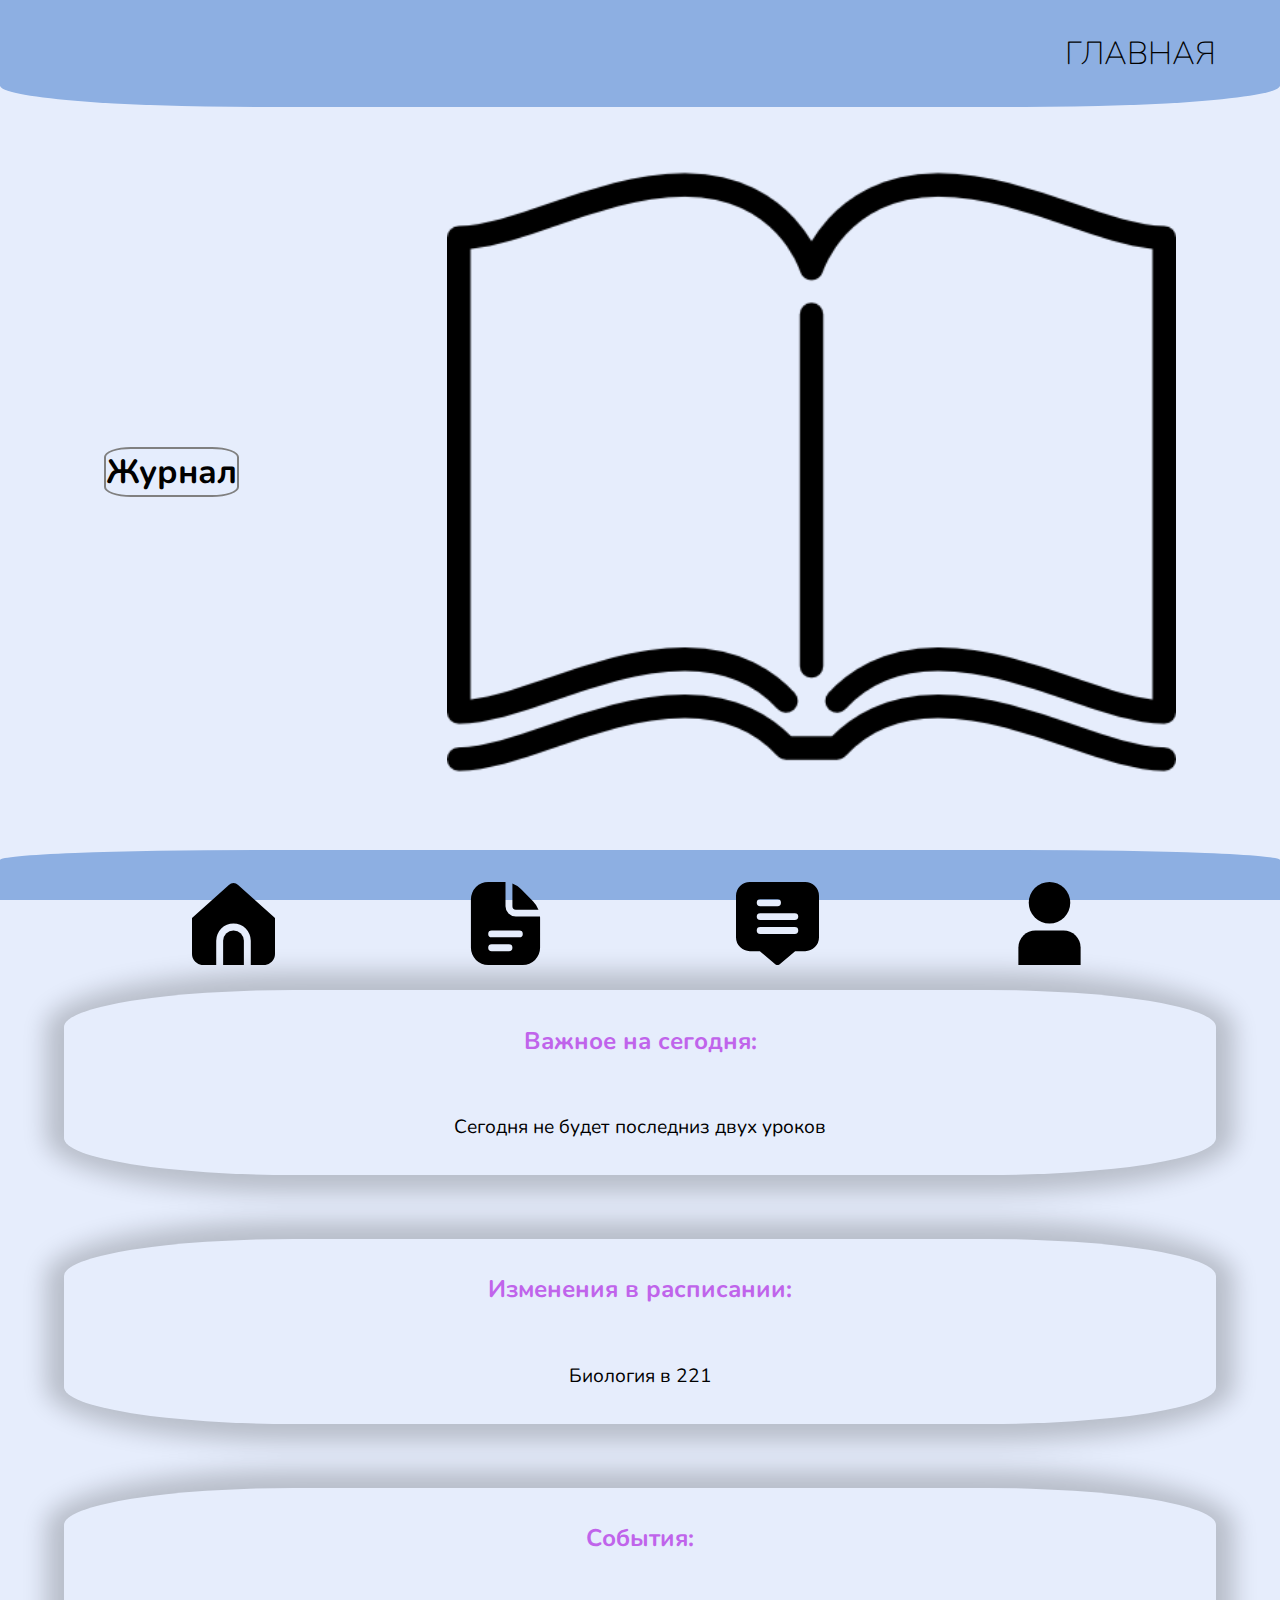
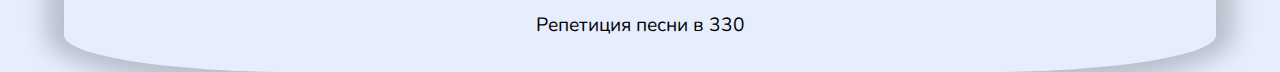
==== index.html @ d24fd827 "Add files via upload" ====
<!DOCTYPE html>
<html lang="ru">
<head>
    <meta charset="UTF-8">
    <meta name="viewport" content="width=device-width, initial-scale=1.0">
    <link rel="stylesheet" href="styles/index.css">
    <title>Document</title>
</head>
<body>
    <header>
        <div class="header-text">
            <h1>ГЛАВНАЯ</h1>
        </div>
    </header>
    <section class="welcom">
        <a href="http://185.30.40.132:8082/" class="welcom-text"><h2>Журнал</h2></a>
        <img class="welcom-img" src="img/free-icon-open-magazine-88179.png" alt="">
    </section>
    <div class="main-padding4"></div>
    <section class="main">
            <h3 id="main-text">Важное на сегодня:</h3>
            <p class="main-div"> Сегодня не будет последниз двух уроков</p>
    </section>
    <div class="main-padding">
        <section class="main2">
            <h3 id="main-text2">Изменения в расписании:</h3>
            <p class="main-div2">Биология в 221</p>
        </section>
    </div>
    <div class="main-padding2">
        <section class="main3">
            <h3 id="main-text3">События:</h3>
            <p class="main-div3">Репетиция песни в 330</p>
        </section>
    </div>
    <div class="main-padding3"></div>
    <footer>
        <div class="footer-img">
            <a href=""><img class="fot_img" src="svgs/home.svg" alt=""></a>
            <a href="one.html"><img class="fot_img" src="svgs/raspisanie.svg" alt=""></a>
            <a href=""><img class="fot_img" src="svgs/chat.svg" alt=""></a>
            <a href="Group.html"><img class="fot_img" src="svgs/user.svg" alt=""></a>
        </div>
    </footer>
</body>
</html>
---- styles/index.css ----
@import url('https://fonts.googleapis.com/css2?family=Nunito:ital,wght@0,200..1000;1,200..1000&display=swap');

img {
    pointer-events: none;
}

* {
    z-index: 0;
    margin: 0;
    padding: 0;
    font-family: 'Nunito';
    text-decoration: none;
    list-style: none;
    -ms-user-select: none;
    -moz-user-select: none;
    -webkit-user-select: none;
    user-select: none;
}

body {
    background-color: #e6edfc;
}

h1 {
    font-weight: 200;
    text-align: right;
    padding-right: 5%;
    padding-top: 2.5%;
    padding-bottom: 2.5%;
}

header {
    z-index: 1;
    background-color: #8DAFE2;
    border-bottom-left-radius: 20%;
    border-bottom-right-radius: 20%;
}

footer {
    position: fixed;
    background-color: #8DAFE2;
    height: 50px;
    position: absolute;
    bottom: 0%;
    border-top-left-radius: 20%;
    border-top-right-radius: 20%;
}

.footer-img {
    display: flex;
    justify-content: space-around;
    align-items: center;
    padding-left: 15%;
    padding-top: 2.5%;
} 
.welcom-img {
    width: 57%;
}
a {
    text-decoration: none;
    color: black;
}
.welcom {
    display: flex;
    justify-content: space-around;
    align-items: center;
}
hr {
    width: 100%;
    height: 25px;
}
.fot_img {
    width: 30.5%;
}
#main-text {
    color: rgb(192, 100, 235);
    padding-top: 3%;
    padding-bottom: 5%;
    font-size: 150%;
    text-align: center;
}
.main-div {
    text-align: center;
    font-size: 120%;
    padding-bottom: 3%;
}
.main {
    border: 0.3em solid none;
    border-radius: 20%;
    width: 90%;
    margin: 0 auto;
    box-shadow: 0px 0px 23px 18px rgba(0,0,0,.2);
}
#main-text2 {
    color: rgb(192, 100, 235);
    padding-top: 3%;
    padding-bottom: 5%;
    font-size: 150%;
    text-align: center;
}
.main-div2 {
    text-align: center;
    font-size: 120%;
    padding-bottom: 3%;
}
.main2 {
    border: 0.3em solid none;
    border-radius: 20%;
    width: 90%;
    margin: 0 auto;
    box-shadow: 0px 0px 23px 18px rgba(0,0,0,.2);
}
.main-padding {
    padding-top: 5%;
}
#main-text3 {
    color: rgb(192, 100, 235);
    padding-top: 3%;
    padding-bottom: 5%;
    font-size: 150%;
    text-align: center;
}
.main-div3 {
    text-align: center;
    font-size: 120%;
    padding-bottom: 3%;
}
.main3 {
    border: 0.3em solid none;
    border-radius: 20%;
    width: 90%;
    margin: 0 auto;
    box-shadow: 0px 0px 23px 18px rgba(0,0,0,.2);
}
.main-padding2 {
    padding-top: 5%;
}
.main-padding4 {
    padding-top: 12%;
}
.welcom-text {
    border: 0.1em solid gray;
    border-radius: 20%;
    font-size: 140%;
    background-color: #e5edfd;
}
.welcom-text:hover {
    background-color: gray;
    color: whitesmoke;
}
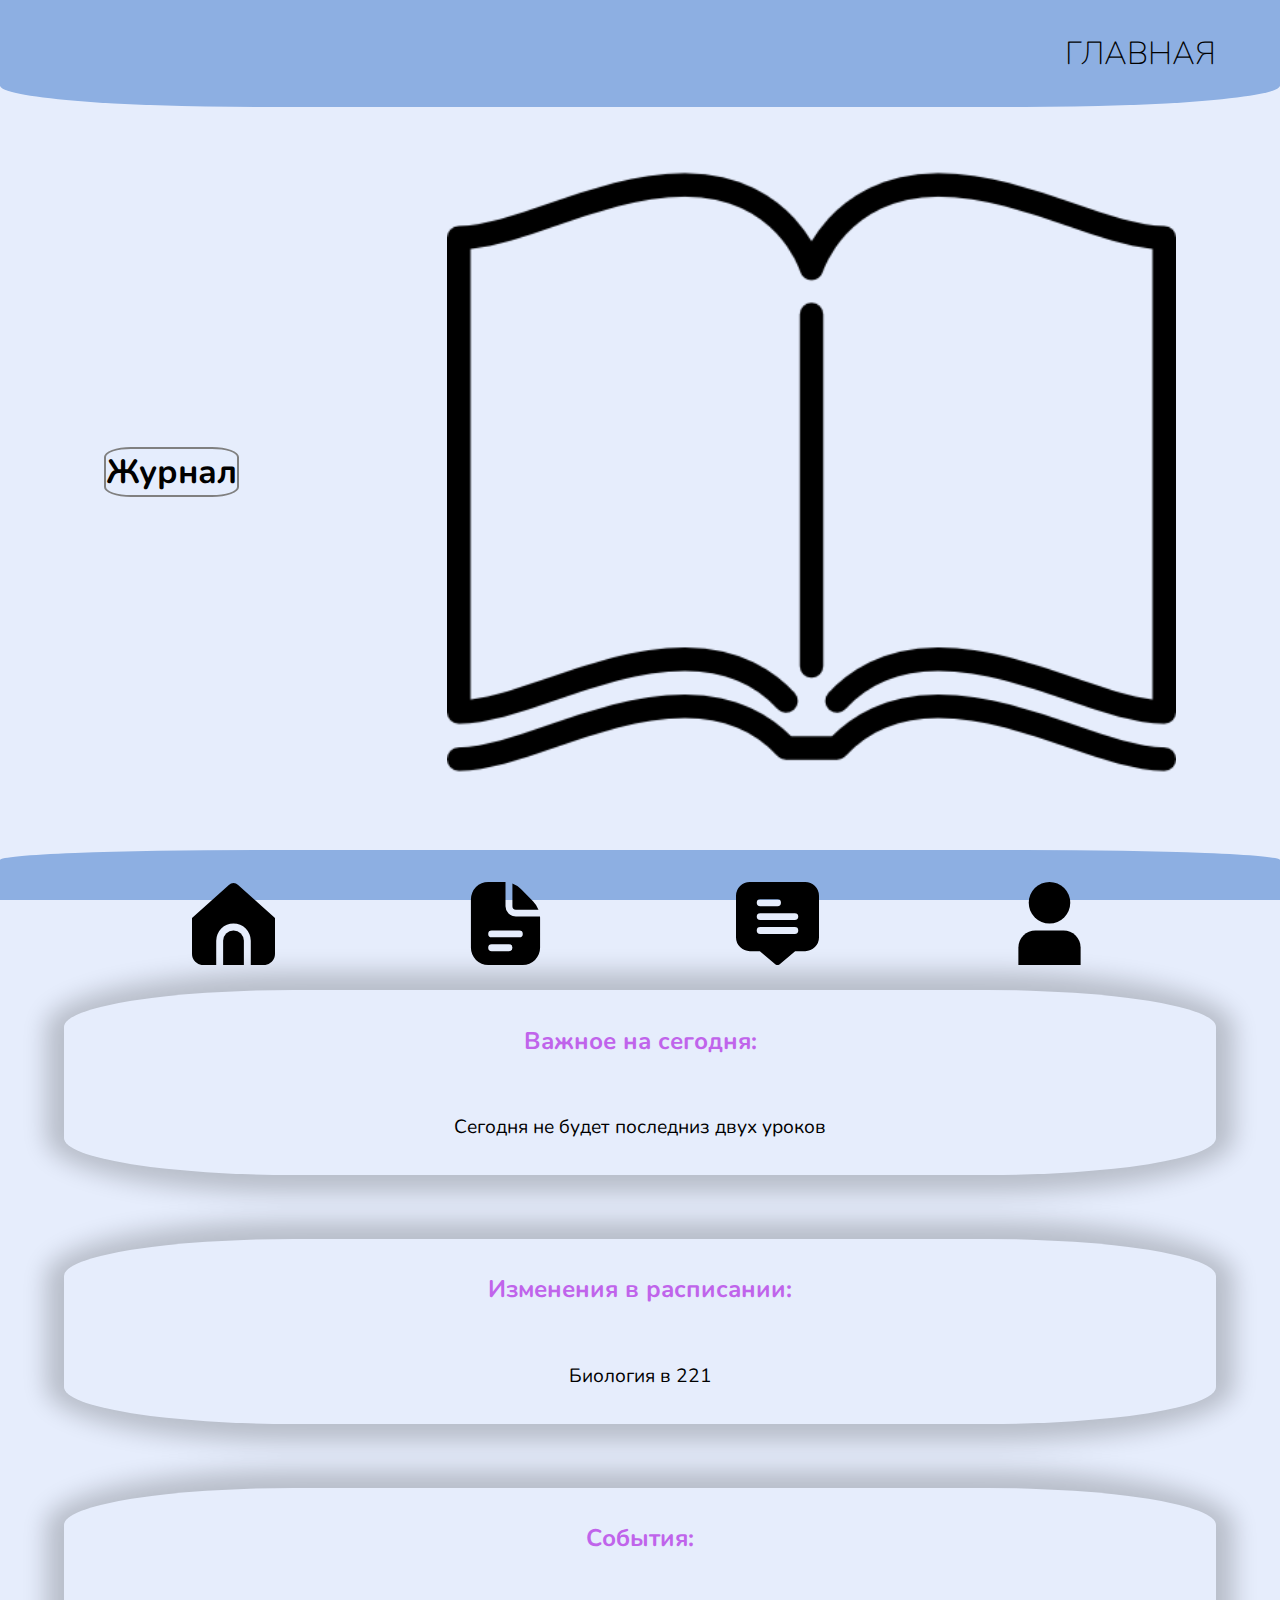
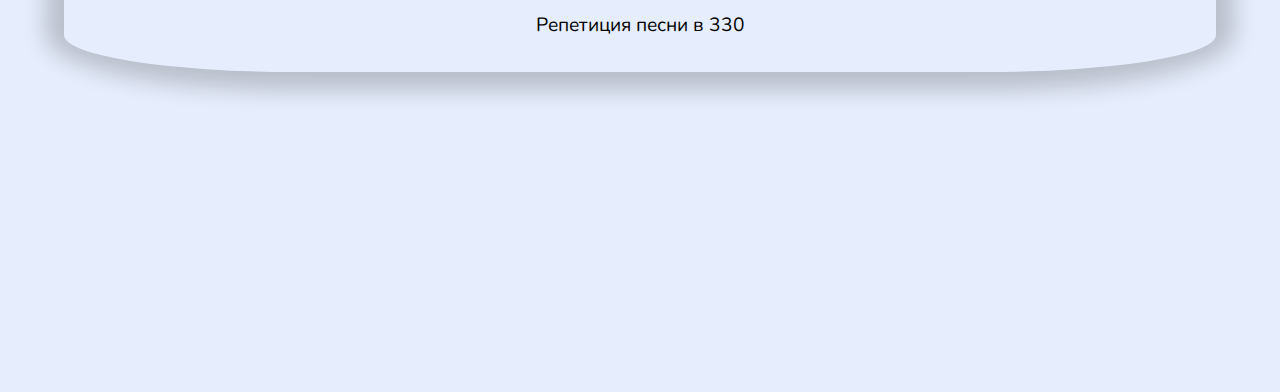
==== commit c36ef291: "Update all .css files" ====
--- a/index.html
+++ b/index.html
@@ -12,28 +12,31 @@
             <h1>ГЛАВНАЯ</h1>
         </div>
     </header>
-    <section class="welcom">
-        <a href="http://185.30.40.132:8082/" class="welcom-text"><h2>Журнал</h2></a>
-        <img class="welcom-img" src="img/free-icon-open-magazine-88179.png" alt="">
-    </section>
-    <div class="main-padding4"></div>
-    <section class="main">
-            <h3 id="main-text">Важное на сегодня:</h3>
-            <p class="main-div"> Сегодня не будет последниз двух уроков</p>
-    </section>
-    <div class="main-padding">
-        <section class="main2">
-            <h3 id="main-text2">Изменения в расписании:</h3>
-            <p class="main-div2">Биология в 221</p>
+    <main>
+        <section class="welcom">
+            <a href="http://185.30.40.132:8082/" class="welcom-text"><h2>Журнал</h2></a>
+            <img class="welcom-img" src="img/free-icon-open-magazine-88179.png" alt="">
         </section>
-    </div>
-    <div class="main-padding2">
-        <section class="main3">
-            <h3 id="main-text3">События:</h3>
-            <p class="main-div3">Репетиция песни в 330</p>
+        <div class="main-padding4"></div>
+        <section class="main">
+                <h3 id="main-text">Важное на сегодня:</h3>
+                <p class="main-div"> Сегодня не будет последниз двух уроков</p>
         </section>
-    </div>
-    <div class="main-padding3"></div>
+        <div class="main-padding">
+            <section class="main2">
+                <h3 id="main-text2">Изменения в расписании:</h3>
+                <p class="main-div2">Биология в 221</p>
+            </section>
+        </div>
+        <div class="main-padding2">
+            <section class="main3">
+                <h3 id="main-text3">События:</h3>
+                <p class="main-div3">Репетиция песни в 330</p>
+            </section>
+        </div>
+        <div class="main-padding3"></div>
+    </main>
+
     <footer>
         <div class="footer-img">
             <a href=""><img class="fot_img" src="svgs/home.svg" alt=""></a>
--- a/styles/index.css
+++ b/styles/index.css
@@ -36,11 +36,15 @@
     border-bottom-right-radius: 20%;
 }
 
+main {
+    margin-bottom: 25%;
+}
+
 footer {
     position: fixed;
     background-color: #8DAFE2;
     height: 50px;
-    position: absolute;
+/*     position: absolute; */
     bottom: 0%;
     border-top-left-radius: 20%;
     border-top-right-radius: 20%;
@@ -147,4 +151,4 @@
 .welcom-text:hover {
     background-color: gray;
     color: whitesmoke;
-}+}
